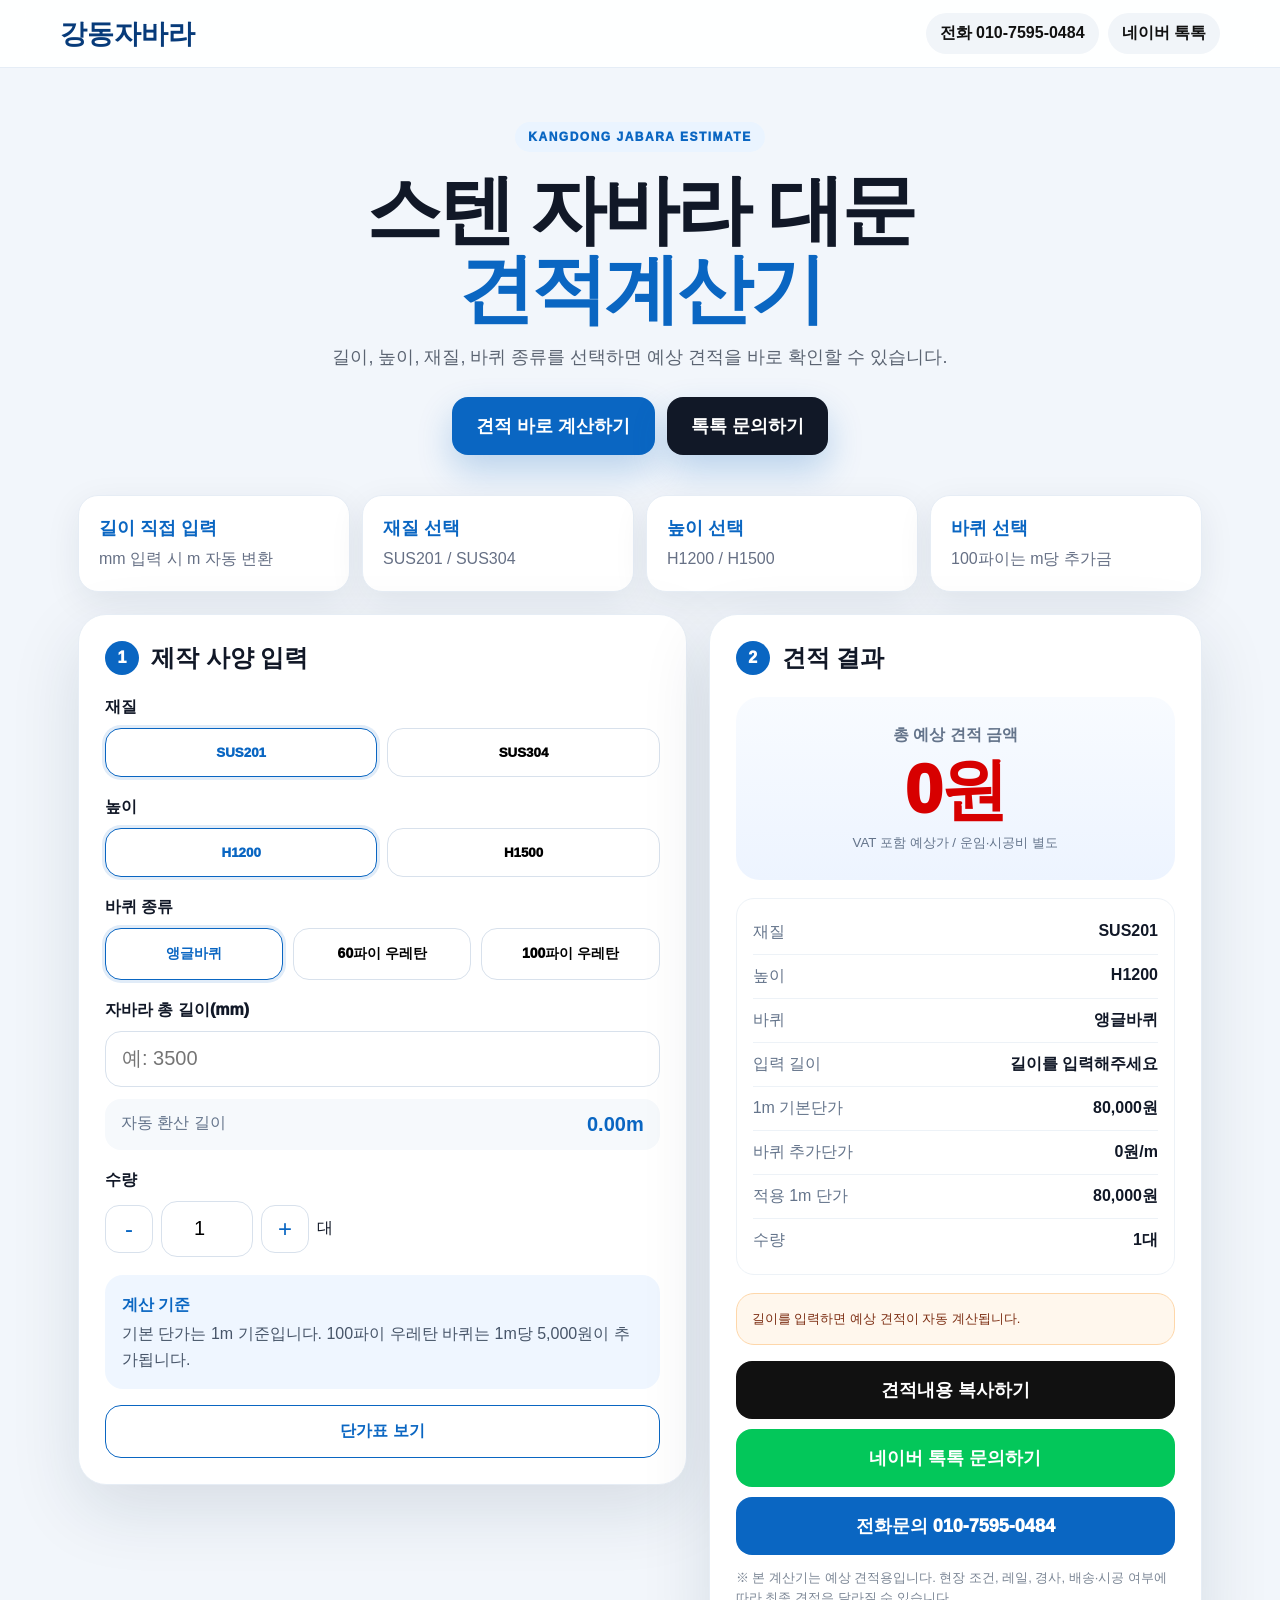
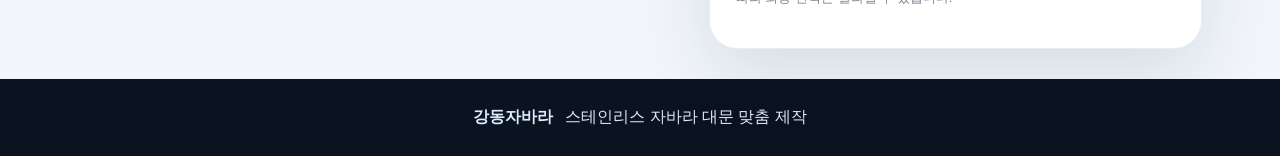
==== index.html @ dafe54ea "Add files via upload" ====
<!doctype html>
<html lang="ko">
<head>
<meta charset="utf-8">
<meta name="viewport" content="width=device-width,initial-scale=1">
<title>강동자바라 자바라 견적계산기</title>
<link rel="stylesheet" href="jabara-v1.css?v=1">
</head>
<body>
<header class="topbar">
  <div class="brand">강동자바라</div>
  <div class="topLinks">
    <a href="tel:01075950484">전화 010-7595-0484</a>
    <a href="https://talk.naver.com/ct/w4a85f?frm=psf" target="_blank">네이버 톡톡</a>
  </div>
</header>

<main class="wrap">
  <section class="hero">
    <div class="badge">KANGDONG JABARA ESTIMATE</div>
    <h1>스텐 자바라 대문<br><span>견적계산기</span></h1>
    <p>길이, 높이, 재질, 바퀴 종류를 선택하면 예상 견적을 바로 확인할 수 있습니다.</p>
    <div class="heroBtns">
      <a href="#calculator">견적 바로 계산하기</a>
      <a class="dark" href="https://talk.naver.com/ct/w4a85f?frm=psf" target="_blank">톡톡 문의하기</a>
    </div>
  </section>

  <section class="features">
    <div><b>길이 직접 입력</b><span>mm 입력 시 m 자동 변환</span></div>
    <div><b>재질 선택</b><span>SUS201 / SUS304</span></div>
    <div><b>높이 선택</b><span>H1200 / H1500</span></div>
    <div><b>바퀴 선택</b><span>100파이는 m당 추가금</span></div>
  </section>

  <section class="calculator" id="calculator">
    <div class="card">
      <div class="sectionTitle"><em>1</em><h2>제작 사양 입력</h2></div>

      <label>재질</label>
      <div class="optionGrid two" id="materialOptions"></div>

      <label>높이</label>
      <div class="optionGrid two" id="heightOptions"></div>

      <label>바퀴 종류</label>
      <div class="optionGrid three" id="wheelOptions"></div>

      <label>자바라 총 길이(mm)</label>
      <input id="length" class="textInput" type="number" placeholder="예: 3500" min="1" step="1">

      <div class="meterBox">
        <span>자동 환산 길이</span>
        <b id="meterText">0.00m</b>
      </div>

      <label>수량</label>
      <div class="qtyRow">
        <button type="button" id="minus">-</button>
        <input id="qty" type="number" value="1" min="1" max="99">
        <button type="button" id="plus">+</button>
        <span>대</span>
      </div>

      <div class="info blue">
        <b>계산 기준</b>
        <p>기본 단가는 1m 기준입니다. 100파이 우레탄 바퀴는 1m당 5,000원이 추가됩니다.</p>
      </div>

      <button class="tableBtn" type="button" id="toggleTable">단가표 보기</button>
      <div class="tables" id="tables">
        <table>
          <tr><th>재질</th><th>높이</th><th>1m 기본단가</th></tr>
          <tr><td>SUS201</td><td>H1200</td><td>80,000원</td></tr>
          <tr><td>SUS201</td><td>H1500</td><td>100,000원</td></tr>
          <tr><td>SUS304</td><td>H1200</td><td>120,000원</td></tr>
          <tr><td>SUS304</td><td>H1500</td><td>140,000원</td></tr>
        </table>
        <table>
          <tr><th>바퀴</th><th>추가금</th></tr>
          <tr><td>앵글바퀴</td><td>추가금 없음</td></tr>
          <tr><td>60파이 우레탄</td><td>추가금 없음</td></tr>
          <tr><td>100파이 우레탄</td><td>1m당 +5,000원</td></tr>
        </table>
      </div>
    </div>

    <div class="card resultCard">
      <div class="sectionTitle"><em>2</em><h2>견적 결과</h2></div>

      <div class="totalBox">
        <span>총 예상 견적 금액</span>
        <strong id="total">0원</strong>
        <small>VAT 포함 예상가 / 운임·시공비 별도</small>
      </div>

      <dl class="summary">
        <div><dt>재질</dt><dd id="materialText">SUS201</dd></div>
        <div><dt>높이</dt><dd id="heightText">H1200</dd></div>
        <div><dt>바퀴</dt><dd id="wheelText">앵글바퀴</dd></div>
        <div><dt>입력 길이</dt><dd id="lengthText">길이를 입력해주세요</dd></div>
        <div><dt>1m 기본단가</dt><dd id="baseRateText">80,000원</dd></div>
        <div><dt>바퀴 추가단가</dt><dd id="wheelRateText">0원/m</dd></div>
        <div><dt>적용 1m 단가</dt><dd id="meterRateText">80,000원</dd></div>
        <div><dt>수량</dt><dd id="qtyText">1대</dd></div>
      </dl>

      <div class="guideBox">
        <p id="guideText">길이를 입력하면 예상 견적이 자동 계산됩니다.</p>
      </div>

      <div class="actions">
        <button type="button" id="copy">견적내용 복사하기</button>
        <a class="talk" href="https://talk.naver.com/ct/w4a85f?frm=psf" target="_blank">네이버 톡톡 문의하기</a>
        <a class="phone" href="tel:01075950484">전화문의 010-7595-0484</a>
      </div>

      <p class="notice">※ 본 계산기는 예상 견적용입니다. 현장 조건, 레일, 경사, 배송·시공 여부에 따라 최종 견적은 달라질 수 있습니다.</p>
    </div>
  </section>
</main>

<footer>
  <b>강동자바라</b>
  <span>스테인리스 자바라 대문 맞춤 제작</span>
</footer>

<script src="jabara-prices-v1.js?v=1"></script>
<script src="jabara-v1.js?v=1"></script>
</body>
</html>
---- jabara-v1.css ----
*{box-sizing:border-box}html{scroll-behavior:smooth}body{margin:0;font-family:Arial,'Malgun Gothic','Apple SD Gothic Neo',sans-serif;background:#f2f6fb;color:#111827}.topbar{position:sticky;top:0;z-index:10;height:68px;background:rgba(255,255,255,.92);backdrop-filter:blur(12px);border-bottom:1px solid #e5edf6;display:flex;align-items:center;justify-content:space-between;padding:0 max(18px,calc((100vw - 1160px)/2))}.brand{font-size:27px;font-weight:1000;color:#073b7a}.topLinks{display:flex;gap:9px}.topLinks a{padding:10px 14px;border-radius:999px;background:#f1f5f9;color:#111;text-decoration:none;font-weight:900}.wrap{width:min(1160px,100%);margin:auto;padding:0 18px}.hero{padding:54px 0 40px;text-align:center}.badge{display:inline-block;padding:8px 13px;border-radius:999px;background:#eaf4ff;color:#0a66c2;font-size:12px;font-weight:1000;letter-spacing:1.5px}.hero h1{margin:18px 0 14px;font-size:clamp(42px,7vw,76px);line-height:1.04;letter-spacing:-3px}.hero h1 span{color:#0a66c2}.hero p{max-width:720px;margin:0 auto;font-size:18px;line-height:1.7;color:#5b6472}.heroBtns{display:flex;gap:12px;justify-content:center;flex-wrap:wrap;margin-top:24px}.heroBtns a{padding:17px 24px;border-radius:16px;background:#0a66c2;color:#fff;text-decoration:none;font-size:18px;font-weight:1000;box-shadow:0 16px 35px rgba(10,102,194,.24)}.heroBtns .dark{background:#111827}.features{display:grid;grid-template-columns:repeat(4,1fr);gap:12px;margin-bottom:22px}.features div{padding:20px;background:#fff;border:1px solid #e6edf5;border-radius:20px;box-shadow:0 10px 35px rgba(18,38,63,.08)}.features b{display:block;color:#0a66c2;font-size:18px;margin-bottom:7px}.features span{color:#667085;line-height:1.5}.calculator{display:grid;grid-template-columns:1.16fr .94fr;gap:22px;align-items:start}.card{padding:26px;background:#fff;border:1px solid #e6edf5;border-radius:28px;box-shadow:0 24px 70px rgba(18,38,63,.12)}.sectionTitle{display:flex;align-items:center;gap:12px;margin-bottom:22px}.sectionTitle em{display:grid;place-items:center;width:34px;height:34px;border-radius:50%;background:#0a66c2;color:#fff;font-style:normal;font-weight:1000}.sectionTitle h2{margin:0;font-size:24px}label{display:block;margin:20px 0 10px;font-weight:1000}.optionGrid{display:grid;gap:10px}.optionGrid.two{grid-template-columns:repeat(2,1fr)}.optionGrid.three{grid-template-columns:repeat(3,1fr)}.optBtn{border:1px solid #d8e1ec;background:#fff;border-radius:16px;padding:16px 8px;text-align:center;font-weight:1000;cursor:pointer;transition:.15s}.optBtn.isActive{border-color:#0a66c2;box-shadow:0 0 0 3px rgba(10,102,194,.12);color:#0a66c2}.optionGrid.three .optBtn{font-size:14px}.textInput,.qtyRow input{height:56px;width:100%;border:1px solid #d8e1ec;border-radius:16px;padding:0 16px;font-size:20px;outline:none}.meterBox{display:flex;justify-content:space-between;margin-top:12px;padding:14px 16px;border-radius:16px;background:#f6f9fc;color:#64748b}.meterBox b{font-size:20px;color:#0a66c2}.qtyRow{display:flex;align-items:center;gap:8px}.qtyRow button{width:48px;height:48px;border:1px solid #d8e1ec;background:#fff;border-radius:14px;font-size:24px;color:#0a66c2;cursor:pointer}.qtyRow input{max-width:92px;text-align:center}.info{margin-top:18px;padding:17px;border-radius:18px;line-height:1.6}.info.blue{background:#eff6ff;color:#475569}.info b{display:block;margin-bottom:4px;color:#0a66c2}.info p{margin:0}.tableBtn{width:100%;margin-top:16px;padding:15px;border:1px solid #0a66c2;border-radius:16px;background:#fff;color:#0a66c2;font-size:16px;font-weight:1000;cursor:pointer}.tables{display:none;margin-top:15px}.tables.open{display:block}.tables table{width:100%;border-collapse:collapse;font-size:14px;margin-bottom:12px}.tables th,.tables td{border:1px solid #d8e1ec;padding:9px;text-align:right}.tables th{background:#f8fafc}.totalBox{text-align:center;padding:28px 18px;border-radius:24px;background:linear-gradient(180deg,#f8fbff,#edf4ff)}.totalBox span{display:block;color:#64748b;font-weight:1000}.totalBox strong{display:block;margin:8px 0;font-size:clamp(46px,6vw,68px);line-height:1.05;color:#d70000;font-weight:1000;letter-spacing:-2px}.totalBox small{color:#64748b}.summary{margin:18px 0;padding:12px 16px;border:1px solid #edf2f7;border-radius:18px;background:#fff}.summary div{display:flex;justify-content:space-between;gap:14px;padding:11px 0;border-bottom:1px solid #edf2f7}.summary div:last-child{border-bottom:0}.summary dt{color:#64748b}.summary dd{margin:0;text-align:right;font-weight:900}.guideBox{background:#fff7ed;border:1px solid #fed7aa;border-radius:18px;padding:15px;margin-bottom:16px}.guideBox p{margin:0;color:#7c2d12;font-size:13px;line-height:1.5}.actions{display:grid;gap:10px}.actions button,.actions a{width:100%;padding:17px;border:0;border-radius:16px;text-align:center;text-decoration:none;font-size:18px;font-weight:1000;cursor:pointer}.actions button{background:#111;color:#fff}.actions .talk{background:#03c75a;color:#fff}.actions .phone{background:#0a66c2;color:#fff}.notice{font-size:13px;color:#7a8594;line-height:1.6}footer{margin-top:30px;padding:28px;background:#0b1220;color:#dbeafe;text-align:center;display:flex;gap:12px;justify-content:center;flex-wrap:wrap}@media(max-width:980px){.calculator{grid-template-columns:1fr}.features{grid-template-columns:repeat(2,1fr)}.optionGrid.three{grid-template-columns:1fr}}@media(max-width:560px){.topbar{height:auto;padding:12px 16px;align-items:flex-start;gap:10px;flex-direction:column}.topLinks{width:100%;display:grid;grid-template-columns:1fr 1fr}.topLinks a{text-align:center}.features{grid-template-columns:1fr}.card{padding:20px;border-radius:24px}.hero h1{letter-spacing:-1.5px}}
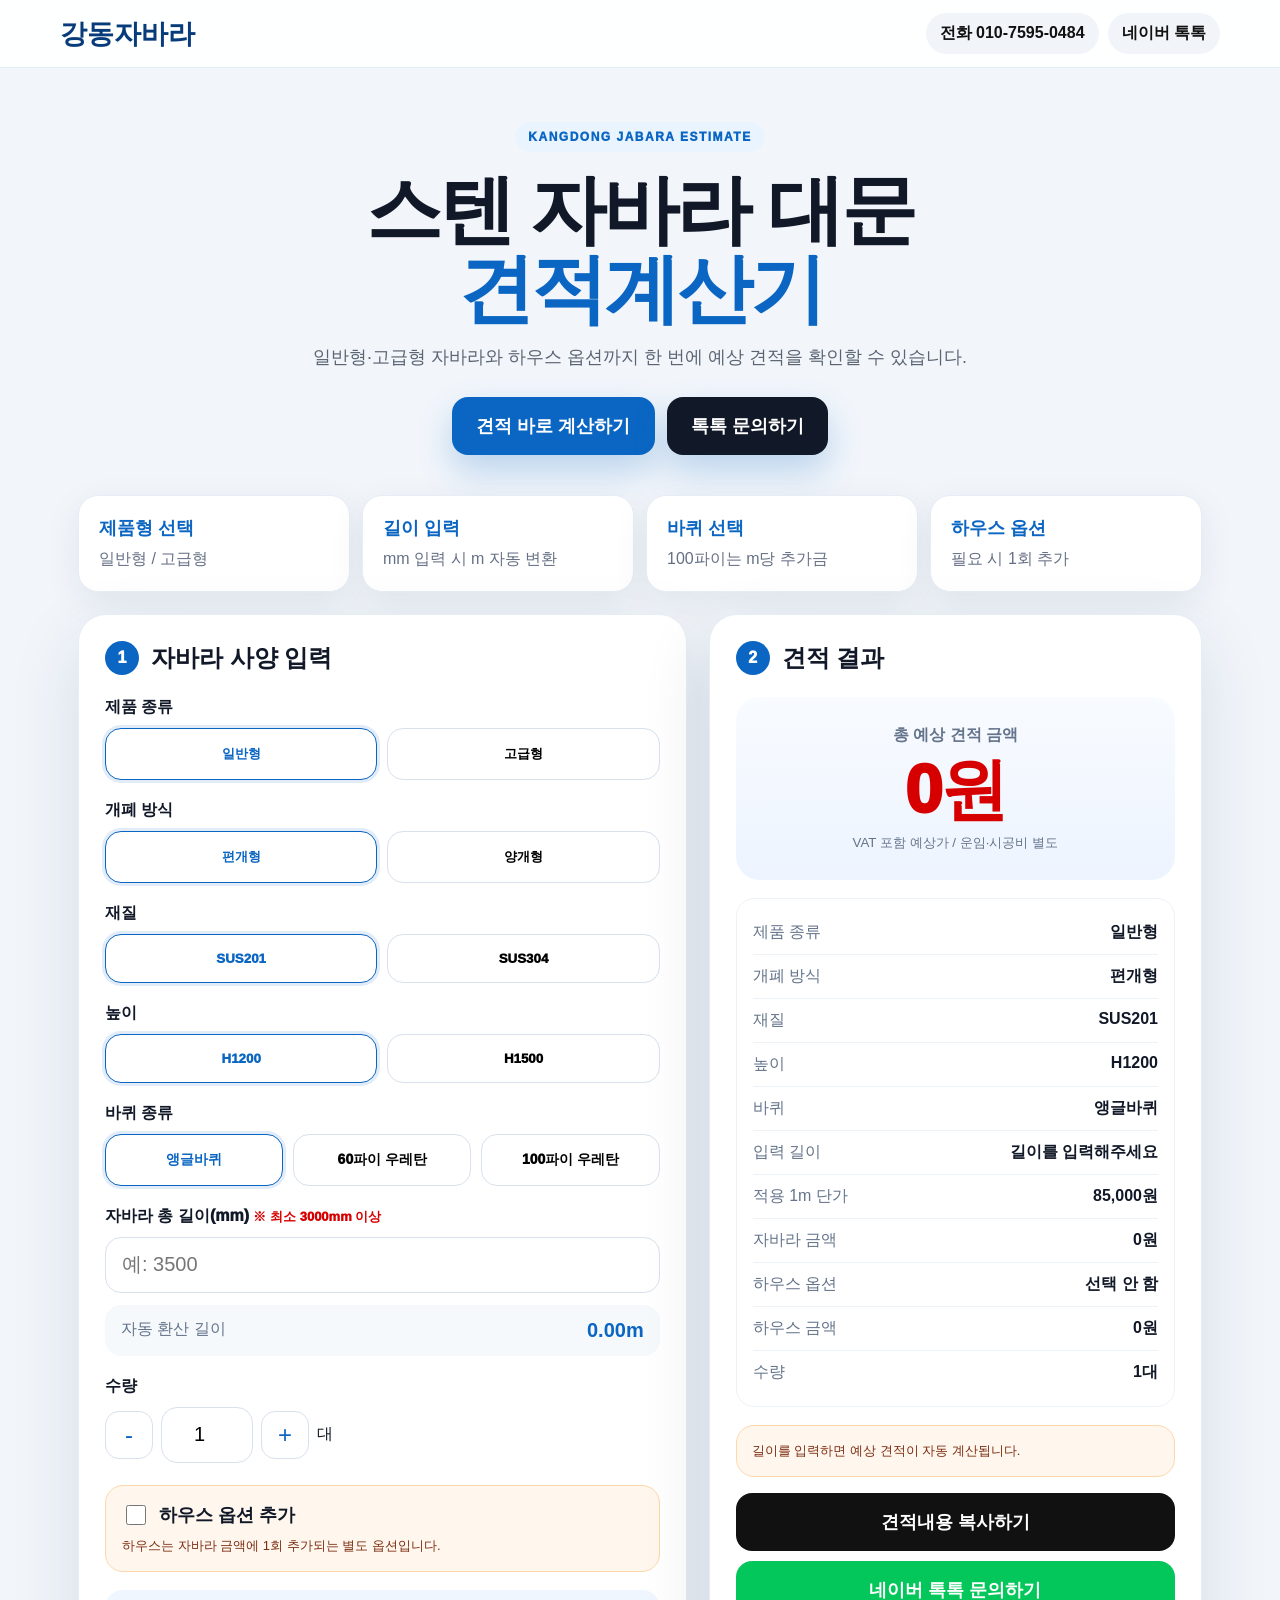
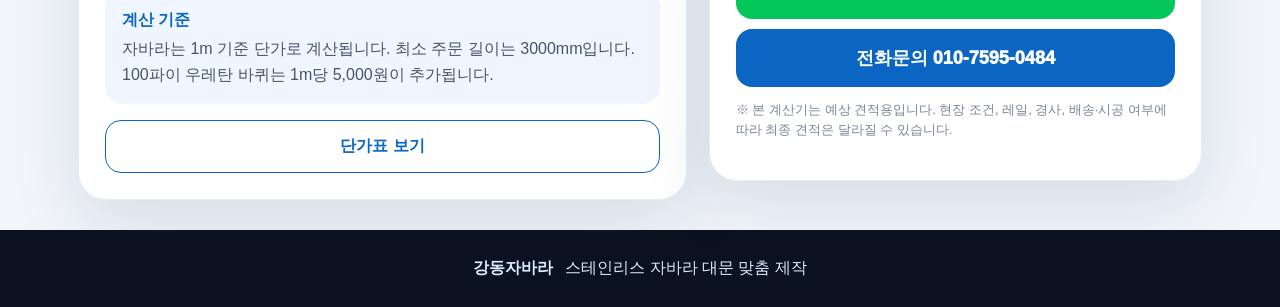
==== commit 11f17ab8: "Add files via upload" ====
--- a/index.html
+++ b/index.html
@@ -4,7 +4,7 @@
 <meta charset="utf-8">
 <meta name="viewport" content="width=device-width,initial-scale=1">
 <title>강동자바라 자바라 견적계산기</title>
-<link rel="stylesheet" href="jabara-v1.css?v=1">
+<link rel="stylesheet" href="jabara-v3.css?v=3">
 </head>
 <body>
 <header class="topbar">
@@ -19,7 +19,7 @@
   <section class="hero">
     <div class="badge">KANGDONG JABARA ESTIMATE</div>
     <h1>스텐 자바라 대문<br><span>견적계산기</span></h1>
-    <p>길이, 높이, 재질, 바퀴 종류를 선택하면 예상 견적을 바로 확인할 수 있습니다.</p>
+    <p>일반형·고급형 자바라와 하우스 옵션까지 한 번에 예상 견적을 확인할 수 있습니다.</p>
     <div class="heroBtns">
       <a href="#calculator">견적 바로 계산하기</a>
       <a class="dark" href="https://talk.naver.com/ct/w4a85f?frm=psf" target="_blank">톡톡 문의하기</a>
@@ -27,15 +27,21 @@
   </section>
 
   <section class="features">
-    <div><b>길이 직접 입력</b><span>mm 입력 시 m 자동 변환</span></div>
-    <div><b>재질 선택</b><span>SUS201 / SUS304</span></div>
-    <div><b>높이 선택</b><span>H1200 / H1500</span></div>
+    <div><b>제품형 선택</b><span>일반형 / 고급형</span></div>
+    <div><b>길이 입력</b><span>mm 입력 시 m 자동 변환</span></div>
     <div><b>바퀴 선택</b><span>100파이는 m당 추가금</span></div>
+    <div><b>하우스 옵션</b><span>필요 시 1회 추가</span></div>
   </section>
 
   <section class="calculator" id="calculator">
     <div class="card">
-      <div class="sectionTitle"><em>1</em><h2>제작 사양 입력</h2></div>
+      <div class="sectionTitle"><em>1</em><h2>자바라 사양 입력</h2></div>
+
+      <label>제품 종류</label>
+      <div class="optionGrid two" id="typeOptions"></div>
+
+      <label>개폐 방식</label>
+      <div class="optionGrid two" id="openOptions"></div>
 
       <label>재질</label>
       <div class="optionGrid two" id="materialOptions"></div>
@@ -46,7 +52,7 @@
       <label>바퀴 종류</label>
       <div class="optionGrid three" id="wheelOptions"></div>
 
-      <label>자바라 총 길이(mm)</label>
+      <label>자바라 총 길이(mm) <span style="font-size:13px;color:#d70000;">※ 최소 3000mm 이상</span></label>
       <input id="length" class="textInput" type="number" placeholder="예: 3500" min="1" step="1">
 
       <div class="meterBox">
@@ -62,26 +68,40 @@
         <span>대</span>
       </div>
 
+      <div class="houseCheck">
+        <label class="checkLabel"><input id="houseUse" type="checkbox"> 하우스 옵션 추가</label>
+        <p>하우스는 자바라 금액에 1회 추가되는 별도 옵션입니다.</p>
+      </div>
+
+      <div class="housePanel" id="housePanel">
+        <label>하우스 높이</label>
+        <div class="optionGrid two" id="houseHeightOptions"></div>
+
+        <label>하우스 재질</label>
+        <div class="optionGrid two" id="houseMaterialOptions"></div>
+
+        <label>하우스 깊이 구간</label>
+        <div class="optionGrid depth" id="houseDepthOptions"></div>
+      </div>
+
       <div class="info blue">
         <b>계산 기준</b>
-        <p>기본 단가는 1m 기준입니다. 100파이 우레탄 바퀴는 1m당 5,000원이 추가됩니다.</p>
+        <p>자바라는 1m 기준 단가로 계산됩니다. 최소 주문 길이는 3000mm입니다. 100파이 우레탄 바퀴는 1m당 5,000원이 추가됩니다.</p>
       </div>
 
       <button class="tableBtn" type="button" id="toggleTable">단가표 보기</button>
       <div class="tables" id="tables">
-        <table>
-          <tr><th>재질</th><th>높이</th><th>1m 기본단가</th></tr>
-          <tr><td>SUS201</td><td>H1200</td><td>80,000원</td></tr>
-          <tr><td>SUS201</td><td>H1500</td><td>100,000원</td></tr>
-          <tr><td>SUS304</td><td>H1200</td><td>120,000원</td></tr>
-          <tr><td>SUS304</td><td>H1500</td><td>140,000원</td></tr>
-        </table>
+        <h3>자바라 단가표</h3>
+        <table id="jabaraTable"></table>
+        <h3>바퀴 추가금</h3>
         <table>
           <tr><th>바퀴</th><th>추가금</th></tr>
           <tr><td>앵글바퀴</td><td>추가금 없음</td></tr>
           <tr><td>60파이 우레탄</td><td>추가금 없음</td></tr>
           <tr><td>100파이 우레탄</td><td>1m당 +5,000원</td></tr>
         </table>
+        <h3>하우스 단가표</h3>
+        <table id="houseTable"></table>
       </div>
     </div>
 
@@ -95,13 +115,16 @@
       </div>
 
       <dl class="summary">
+        <div><dt>제품 종류</dt><dd id="typeText">일반형</dd></div>
+        <div><dt>개폐 방식</dt><dd id="openText">편개형</dd></div>
         <div><dt>재질</dt><dd id="materialText">SUS201</dd></div>
         <div><dt>높이</dt><dd id="heightText">H1200</dd></div>
         <div><dt>바퀴</dt><dd id="wheelText">앵글바퀴</dd></div>
         <div><dt>입력 길이</dt><dd id="lengthText">길이를 입력해주세요</dd></div>
-        <div><dt>1m 기본단가</dt><dd id="baseRateText">80,000원</dd></div>
-        <div><dt>바퀴 추가단가</dt><dd id="wheelRateText">0원/m</dd></div>
-        <div><dt>적용 1m 단가</dt><dd id="meterRateText">80,000원</dd></div>
+        <div><dt>적용 1m 단가</dt><dd id="meterRateText">0원</dd></div>
+        <div><dt>자바라 금액</dt><dd id="jabaraTotalText">0원</dd></div>
+        <div><dt>하우스 옵션</dt><dd id="houseText">선택 안 함</dd></div>
+        <div><dt>하우스 금액</dt><dd id="housePriceText">0원</dd></div>
         <div><dt>수량</dt><dd id="qtyText">1대</dd></div>
       </dl>
 
@@ -125,7 +148,7 @@
   <span>스테인리스 자바라 대문 맞춤 제작</span>
 </footer>
 
-<script src="jabara-prices-v1.js?v=1"></script>
-<script src="jabara-v1.js?v=1"></script>
+<script src="jabara-prices-v3.js?v=3"></script>
+<script src="jabara-v3.js?v=3"></script>
 </body>
 </html>
--- a/jabara-v3.css
+++ b/jabara-v3.css
@@ -0,0 +1 @@
+*{box-sizing:border-box}html{scroll-behavior:smooth}body{margin:0;font-family:Arial,'Malgun Gothic','Apple SD Gothic Neo',sans-serif;background:#f2f6fb;color:#111827}.topbar{position:sticky;top:0;z-index:10;height:68px;background:rgba(255,255,255,.92);backdrop-filter:blur(12px);border-bottom:1px solid #e5edf6;display:flex;align-items:center;justify-content:space-between;padding:0 max(18px,calc((100vw - 1160px)/2))}.brand{font-size:27px;font-weight:1000;color:#073b7a}.topLinks{display:flex;gap:9px}.topLinks a{padding:10px 14px;border-radius:999px;background:#f1f5f9;color:#111;text-decoration:none;font-weight:900}.wrap{width:min(1160px,100%);margin:auto;padding:0 18px}.hero{padding:54px 0 40px;text-align:center}.badge{display:inline-block;padding:8px 13px;border-radius:999px;background:#eaf4ff;color:#0a66c2;font-size:12px;font-weight:1000;letter-spacing:1.5px}.hero h1{margin:18px 0 14px;font-size:clamp(42px,7vw,76px);line-height:1.04;letter-spacing:-3px}.hero h1 span{color:#0a66c2}.hero p{max-width:760px;margin:0 auto;font-size:18px;line-height:1.7;color:#5b6472}.heroBtns{display:flex;gap:12px;justify-content:center;flex-wrap:wrap;margin-top:24px}.heroBtns a{padding:17px 24px;border-radius:16px;background:#0a66c2;color:#fff;text-decoration:none;font-size:18px;font-weight:1000;box-shadow:0 16px 35px rgba(10,102,194,.24)}.heroBtns .dark{background:#111827}.features{display:grid;grid-template-columns:repeat(4,1fr);gap:12px;margin-bottom:22px}.features div{padding:20px;background:#fff;border:1px solid #e6edf5;border-radius:20px;box-shadow:0 10px 35px rgba(18,38,63,.08)}.features b{display:block;color:#0a66c2;font-size:18px;margin-bottom:7px}.features span{color:#667085;line-height:1.5}.calculator{display:grid;grid-template-columns:1.16fr .94fr;gap:22px;align-items:start}.card{padding:26px;background:#fff;border:1px solid #e6edf5;border-radius:28px;box-shadow:0 24px 70px rgba(18,38,63,.12)}.sectionTitle{display:flex;align-items:center;gap:12px;margin-bottom:22px}.sectionTitle em{display:grid;place-items:center;width:34px;height:34px;border-radius:50%;background:#0a66c2;color:#fff;font-style:normal;font-weight:1000}.sectionTitle h2{margin:0;font-size:24px}label{display:block;margin:20px 0 10px;font-weight:1000}.optionGrid{display:grid;gap:10px}.optionGrid.two{grid-template-columns:repeat(2,1fr)}.optionGrid.three{grid-template-columns:repeat(3,1fr)}.optionGrid.depth{grid-template-columns:repeat(2,1fr)}.optBtn{border:1px solid #d8e1ec;background:#fff;border-radius:16px;padding:16px 8px;text-align:center;font-weight:1000;cursor:pointer;transition:.15s}.optBtn.isActive{border-color:#0a66c2;box-shadow:0 0 0 3px rgba(10,102,194,.12);color:#0a66c2}.optionGrid.three .optBtn,.optionGrid.depth .optBtn{font-size:14px}.textInput,.qtyRow input{height:56px;width:100%;border:1px solid #d8e1ec;border-radius:16px;padding:0 16px;font-size:20px;outline:none}.meterBox{display:flex;justify-content:space-between;margin-top:12px;padding:14px 16px;border-radius:16px;background:#f6f9fc;color:#64748b}.meterBox b{font-size:20px;color:#0a66c2}.qtyRow{display:flex;align-items:center;gap:8px}.qtyRow button{width:48px;height:48px;border:1px solid #d8e1ec;background:#fff;border-radius:14px;font-size:24px;color:#0a66c2;cursor:pointer}.qtyRow input{max-width:92px;text-align:center}.houseCheck{margin-top:22px;background:#fff7ed;border:1px solid #fed7aa;border-radius:18px;padding:16px}.checkLabel{margin:0;display:flex;align-items:center;gap:10px;font-size:18px}.checkLabel input{width:20px;height:20px}.houseCheck p{margin:9px 0 0;color:#7c2d12;font-size:13px}.housePanel{display:none;margin-top:12px;padding:16px;border:1px solid #e5edf6;border-radius:18px;background:#fafcff}.housePanel.show{display:block}.info{margin-top:18px;padding:17px;border-radius:18px;line-height:1.6}.info.blue{background:#eff6ff;color:#475569}.info b{display:block;margin-bottom:4px;color:#0a66c2}.info p{margin:0}.tableBtn{width:100%;margin-top:16px;padding:15px;border:1px solid #0a66c2;border-radius:16px;background:#fff;color:#0a66c2;font-size:16px;font-weight:1000;cursor:pointer}.tables{display:none;margin-top:15px}.tables.open{display:block}.tables h3{margin:18px 0 8px}.tables table{width:100%;border-collapse:collapse;font-size:14px;margin-bottom:12px}.tables th,.tables td{border:1px solid #d8e1ec;padding:9px;text-align:right}.tables th{background:#f8fafc}.totalBox{text-align:center;padding:28px 18px;border-radius:24px;background:linear-gradient(180deg,#f8fbff,#edf4ff)}.totalBox span{display:block;color:#64748b;font-weight:1000}.totalBox strong{display:block;margin:8px 0;font-size:clamp(46px,6vw,68px);line-height:1.05;color:#d70000;font-weight:1000;letter-spacing:-2px}.totalBox small{color:#64748b}.summary{margin:18px 0;padding:12px 16px;border:1px solid #edf2f7;border-radius:18px;background:#fff}.summary div{display:flex;justify-content:space-between;gap:14px;padding:11px 0;border-bottom:1px solid #edf2f7}.summary div:last-child{border-bottom:0}.summary dt{color:#64748b}.summary dd{margin:0;text-align:right;font-weight:900}.guideBox{background:#fff7ed;border:1px solid #fed7aa;border-radius:18px;padding:15px;margin-bottom:16px}.guideBox p{margin:0;color:#7c2d12;font-size:13px;line-height:1.5}.actions{display:grid;gap:10px}.actions button,.actions a{width:100%;padding:17px;border:0;border-radius:16px;text-align:center;text-decoration:none;font-size:18px;font-weight:1000;cursor:pointer}.actions button{background:#111;color:#fff}.actions .talk{background:#03c75a;color:#fff}.actions .phone{background:#0a66c2;color:#fff}.notice{font-size:13px;color:#7a8594;line-height:1.6}footer{margin-top:30px;padding:28px;background:#0b1220;color:#dbeafe;text-align:center;display:flex;gap:12px;justify-content:center;flex-wrap:wrap}@media(max-width:980px){.calculator{grid-template-columns:1fr}.features{grid-template-columns:repeat(2,1fr)}.optionGrid.three{grid-template-columns:1fr}}@media(max-width:560px){.topbar{height:auto;padding:12px 16px;align-items:flex-start;gap:10px;flex-direction:column}.topLinks{width:100%;display:grid;grid-template-columns:1fr 1fr}.topLinks a{text-align:center}.features{grid-template-columns:1fr}.card{padding:20px;border-radius:24px}.hero h1{letter-spacing:-1.5px}.optionGrid.depth{grid-template-columns:1fr}}
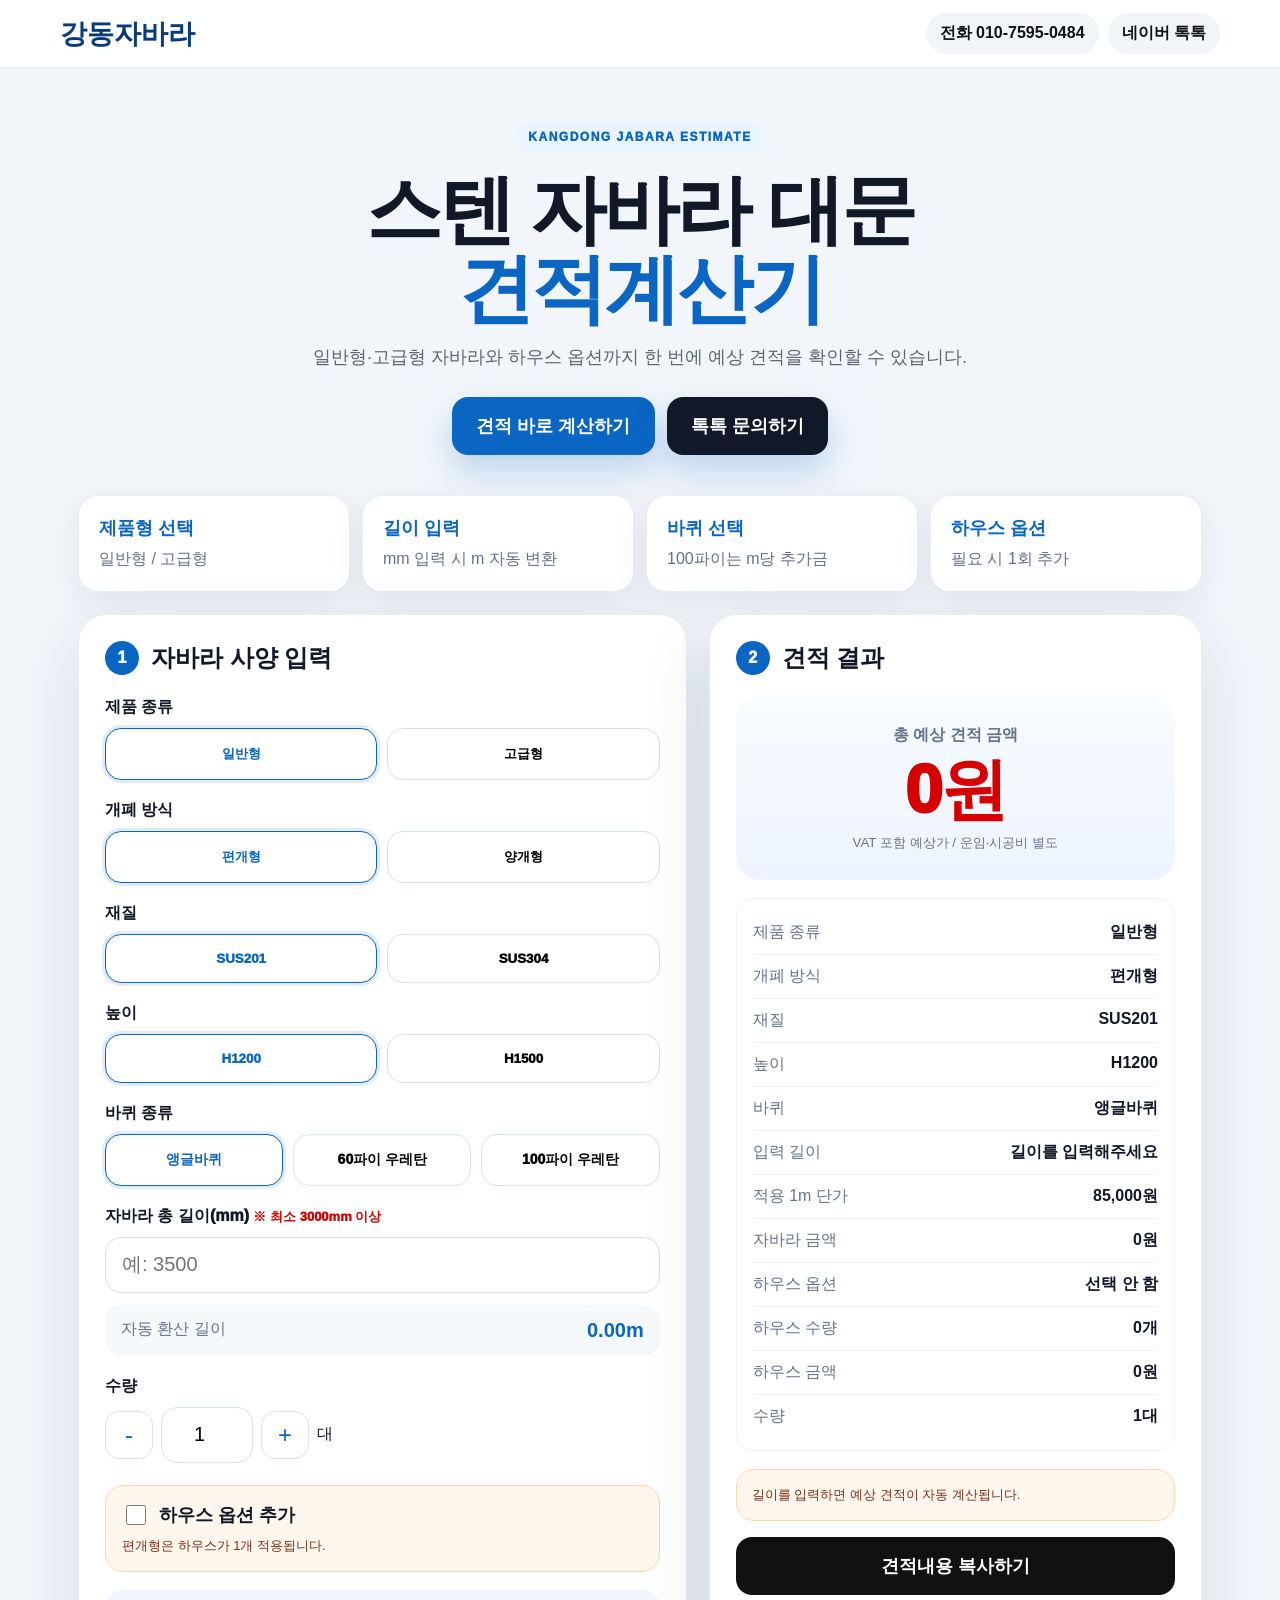
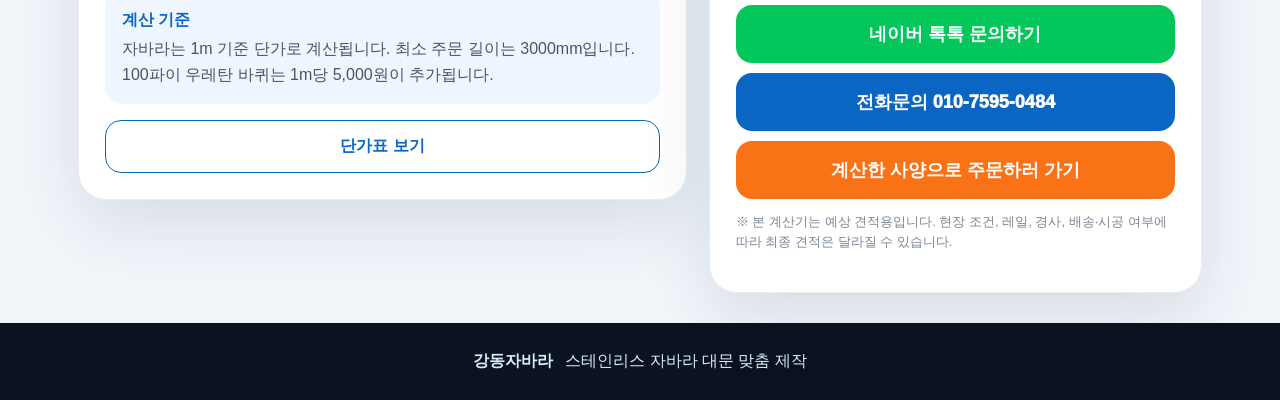
==== commit 11ffe6d6: "Add files via upload" ====
--- a/index.html
+++ b/index.html
@@ -4,7 +4,7 @@
 <meta charset="utf-8">
 <meta name="viewport" content="width=device-width,initial-scale=1">
 <title>강동자바라 자바라 견적계산기</title>
-<link rel="stylesheet" href="jabara-v3.css?v=3">
+<link rel="stylesheet" href="jabara-v3.css?v=4">
 </head>
 <body>
 <header class="topbar">
@@ -60,6 +60,15 @@
         <b id="meterText">0.00m</b>
       </div>
 
+      <div class="splitBox" id="splitBox">
+        <b>양개형 자동 분할</b>
+        <div>
+          <span>좌측 <strong id="leftLengthText">0mm</strong></span>
+          <span>우측 <strong id="rightLengthText">0mm</strong></span>
+        </div>
+        <p>양개형은 총 길이를 좌·우 두 제품으로 자동 분할합니다.</p>
+      </div>
+
       <label>수량</label>
       <div class="qtyRow">
         <button type="button" id="minus">-</button>
@@ -70,7 +79,7 @@
 
       <div class="houseCheck">
         <label class="checkLabel"><input id="houseUse" type="checkbox"> 하우스 옵션 추가</label>
-        <p>하우스는 자바라 금액에 1회 추가되는 별도 옵션입니다.</p>
+        <p id="houseHelpText">편개형은 1개, 양개형은 2개가 자동 적용됩니다.</p>
       </div>
 
       <div class="housePanel" id="housePanel">
@@ -121,9 +130,11 @@
         <div><dt>높이</dt><dd id="heightText">H1200</dd></div>
         <div><dt>바퀴</dt><dd id="wheelText">앵글바퀴</dd></div>
         <div><dt>입력 길이</dt><dd id="lengthText">길이를 입력해주세요</dd></div>
+        <div id="splitSummaryRow"><dt>양개형 자동 분할</dt><dd id="splitSummaryText">-</dd></div>
         <div><dt>적용 1m 단가</dt><dd id="meterRateText">0원</dd></div>
         <div><dt>자바라 금액</dt><dd id="jabaraTotalText">0원</dd></div>
         <div><dt>하우스 옵션</dt><dd id="houseText">선택 안 함</dd></div>
+        <div><dt>하우스 수량</dt><dd id="houseQtyText">0개</dd></div>
         <div><dt>하우스 금액</dt><dd id="housePriceText">0원</dd></div>
         <div><dt>수량</dt><dd id="qtyText">1대</dd></div>
       </dl>
@@ -136,6 +147,7 @@
         <button type="button" id="copy">견적내용 복사하기</button>
         <a class="talk" href="https://talk.naver.com/ct/w4a85f?frm=psf" target="_blank">네이버 톡톡 문의하기</a>
         <a class="phone" href="tel:01075950484">전화문의 010-7595-0484</a>
+        <a class="order" id="order" href="https://kdjavara.kr/product/list.html?cate_no=29" target="_blank">계산한 사양으로 주문하러 가기</a>
       </div>
 
       <p class="notice">※ 본 계산기는 예상 견적용입니다. 현장 조건, 레일, 경사, 배송·시공 여부에 따라 최종 견적은 달라질 수 있습니다.</p>
@@ -148,7 +160,7 @@
   <span>스테인리스 자바라 대문 맞춤 제작</span>
 </footer>
 
-<script src="jabara-prices-v3.js?v=3"></script>
-<script src="jabara-v3.js?v=3"></script>
+<script src="jabara-prices-v3.js?v=4"></script>
+<script src="jabara-v3.js?v=4"></script>
 </body>
 </html>
--- a/jabara-v3.css
+++ b/jabara-v3.css
@@ -1 +1,12 @@
-*{box-sizing:border-box}html{scroll-behavior:smooth}body{margin:0;font-family:Arial,'Malgun Gothic','Apple SD Gothic Neo',sans-serif;background:#f2f6fb;color:#111827}.topbar{position:sticky;top:0;z-index:10;height:68px;background:rgba(255,255,255,.92);backdrop-filter:blur(12px);border-bottom:1px solid #e5edf6;display:flex;align-items:center;justify-content:space-between;padding:0 max(18px,calc((100vw - 1160px)/2))}.brand{font-size:27px;font-weight:1000;color:#073b7a}.topLinks{display:flex;gap:9px}.topLinks a{padding:10px 14px;border-radius:999px;background:#f1f5f9;color:#111;text-decoration:none;font-weight:900}.wrap{width:min(1160px,100%);margin:auto;padding:0 18px}.hero{padding:54px 0 40px;text-align:center}.badge{display:inline-block;padding:8px 13px;border-radius:999px;background:#eaf4ff;color:#0a66c2;font-size:12px;font-weight:1000;letter-spacing:1.5px}.hero h1{margin:18px 0 14px;font-size:clamp(42px,7vw,76px);line-height:1.04;letter-spacing:-3px}.hero h1 span{color:#0a66c2}.hero p{max-width:760px;margin:0 auto;font-size:18px;line-height:1.7;color:#5b6472}.heroBtns{display:flex;gap:12px;justify-content:center;flex-wrap:wrap;margin-top:24px}.heroBtns a{padding:17px 24px;border-radius:16px;background:#0a66c2;color:#fff;text-decoration:none;font-size:18px;font-weight:1000;box-shadow:0 16px 35px rgba(10,102,194,.24)}.heroBtns .dark{background:#111827}.features{display:grid;grid-template-columns:repeat(4,1fr);gap:12px;margin-bottom:22px}.features div{padding:20px;background:#fff;border:1px solid #e6edf5;border-radius:20px;box-shadow:0 10px 35px rgba(18,38,63,.08)}.features b{display:block;color:#0a66c2;font-size:18px;margin-bottom:7px}.features span{color:#667085;line-height:1.5}.calculator{display:grid;grid-template-columns:1.16fr .94fr;gap:22px;align-items:start}.card{padding:26px;background:#fff;border:1px solid #e6edf5;border-radius:28px;box-shadow:0 24px 70px rgba(18,38,63,.12)}.sectionTitle{display:flex;align-items:center;gap:12px;margin-bottom:22px}.sectionTitle em{display:grid;place-items:center;width:34px;height:34px;border-radius:50%;background:#0a66c2;color:#fff;font-style:normal;font-weight:1000}.sectionTitle h2{margin:0;font-size:24px}label{display:block;margin:20px 0 10px;font-weight:1000}.optionGrid{display:grid;gap:10px}.optionGrid.two{grid-template-columns:repeat(2,1fr)}.optionGrid.three{grid-template-columns:repeat(3,1fr)}.optionGrid.depth{grid-template-columns:repeat(2,1fr)}.optBtn{border:1px solid #d8e1ec;background:#fff;border-radius:16px;padding:16px 8px;text-align:center;font-weight:1000;cursor:pointer;transition:.15s}.optBtn.isActive{border-color:#0a66c2;box-shadow:0 0 0 3px rgba(10,102,194,.12);color:#0a66c2}.optionGrid.three .optBtn,.optionGrid.depth .optBtn{font-size:14px}.textInput,.qtyRow input{height:56px;width:100%;border:1px solid #d8e1ec;border-radius:16px;padding:0 16px;font-size:20px;outline:none}.meterBox{display:flex;justify-content:space-between;margin-top:12px;padding:14px 16px;border-radius:16px;background:#f6f9fc;color:#64748b}.meterBox b{font-size:20px;color:#0a66c2}.qtyRow{display:flex;align-items:center;gap:8px}.qtyRow button{width:48px;height:48px;border:1px solid #d8e1ec;background:#fff;border-radius:14px;font-size:24px;color:#0a66c2;cursor:pointer}.qtyRow input{max-width:92px;text-align:center}.houseCheck{margin-top:22px;background:#fff7ed;border:1px solid #fed7aa;border-radius:18px;padding:16px}.checkLabel{margin:0;display:flex;align-items:center;gap:10px;font-size:18px}.checkLabel input{width:20px;height:20px}.houseCheck p{margin:9px 0 0;color:#7c2d12;font-size:13px}.housePanel{display:none;margin-top:12px;padding:16px;border:1px solid #e5edf6;border-radius:18px;background:#fafcff}.housePanel.show{display:block}.info{margin-top:18px;padding:17px;border-radius:18px;line-height:1.6}.info.blue{background:#eff6ff;color:#475569}.info b{display:block;margin-bottom:4px;color:#0a66c2}.info p{margin:0}.tableBtn{width:100%;margin-top:16px;padding:15px;border:1px solid #0a66c2;border-radius:16px;background:#fff;color:#0a66c2;font-size:16px;font-weight:1000;cursor:pointer}.tables{display:none;margin-top:15px}.tables.open{display:block}.tables h3{margin:18px 0 8px}.tables table{width:100%;border-collapse:collapse;font-size:14px;margin-bottom:12px}.tables th,.tables td{border:1px solid #d8e1ec;padding:9px;text-align:right}.tables th{background:#f8fafc}.totalBox{text-align:center;padding:28px 18px;border-radius:24px;background:linear-gradient(180deg,#f8fbff,#edf4ff)}.totalBox span{display:block;color:#64748b;font-weight:1000}.totalBox strong{display:block;margin:8px 0;font-size:clamp(46px,6vw,68px);line-height:1.05;color:#d70000;font-weight:1000;letter-spacing:-2px}.totalBox small{color:#64748b}.summary{margin:18px 0;padding:12px 16px;border:1px solid #edf2f7;border-radius:18px;background:#fff}.summary div{display:flex;justify-content:space-between;gap:14px;padding:11px 0;border-bottom:1px solid #edf2f7}.summary div:last-child{border-bottom:0}.summary dt{color:#64748b}.summary dd{margin:0;text-align:right;font-weight:900}.guideBox{background:#fff7ed;border:1px solid #fed7aa;border-radius:18px;padding:15px;margin-bottom:16px}.guideBox p{margin:0;color:#7c2d12;font-size:13px;line-height:1.5}.actions{display:grid;gap:10px}.actions button,.actions a{width:100%;padding:17px;border:0;border-radius:16px;text-align:center;text-decoration:none;font-size:18px;font-weight:1000;cursor:pointer}.actions button{background:#111;color:#fff}.actions .talk{background:#03c75a;color:#fff}.actions .phone{background:#0a66c2;color:#fff}.notice{font-size:13px;color:#7a8594;line-height:1.6}footer{margin-top:30px;padding:28px;background:#0b1220;color:#dbeafe;text-align:center;display:flex;gap:12px;justify-content:center;flex-wrap:wrap}@media(max-width:980px){.calculator{grid-template-columns:1fr}.features{grid-template-columns:repeat(2,1fr)}.optionGrid.three{grid-template-columns:1fr}}@media(max-width:560px){.topbar{height:auto;padding:12px 16px;align-items:flex-start;gap:10px;flex-direction:column}.topLinks{width:100%;display:grid;grid-template-columns:1fr 1fr}.topLinks a{text-align:center}.features{grid-template-columns:1fr}.card{padding:20px;border-radius:24px}.hero h1{letter-spacing:-1.5px}.optionGrid.depth{grid-template-columns:1fr}}+*{box-sizing:border-box}html{scroll-behavior:smooth}body{margin:0;font-family:Arial,'Malgun Gothic','Apple SD Gothic Neo',sans-serif;background:#f2f6fb;color:#111827}.topbar{position:sticky;top:0;z-index:10;height:68px;background:rgba(255,255,255,.92);backdrop-filter:blur(12px);border-bottom:1px solid #e5edf6;display:flex;align-items:center;justify-content:space-between;padding:0 max(18px,calc((100vw - 1160px)/2))}.brand{font-size:27px;font-weight:1000;color:#073b7a}.topLinks{display:flex;gap:9px}.topLinks a{padding:10px 14px;border-radius:999px;background:#f1f5f9;color:#111;text-decoration:none;font-weight:900}.wrap{width:min(1160px,100%);margin:auto;padding:0 18px}.hero{padding:54px 0 40px;text-align:center}.badge{display:inline-block;padding:8px 13px;border-radius:999px;background:#eaf4ff;color:#0a66c2;font-size:12px;font-weight:1000;letter-spacing:1.5px}.hero h1{margin:18px 0 14px;font-size:clamp(42px,7vw,76px);line-height:1.04;letter-spacing:-3px}.hero h1 span{color:#0a66c2}.hero p{max-width:760px;margin:0 auto;font-size:18px;line-height:1.7;color:#5b6472}.heroBtns{display:flex;gap:12px;justify-content:center;flex-wrap:wrap;margin-top:24px}.heroBtns a{padding:17px 24px;border-radius:16px;background:#0a66c2;color:#fff;text-decoration:none;font-size:18px;font-weight:1000;box-shadow:0 16px 35px rgba(10,102,194,.24)}.heroBtns .dark{background:#111827}.features{display:grid;grid-template-columns:repeat(4,1fr);gap:12px;margin-bottom:22px}.features div{padding:20px;background:#fff;border:1px solid #e6edf5;border-radius:20px;box-shadow:0 10px 35px rgba(18,38,63,.08)}.features b{display:block;color:#0a66c2;font-size:18px;margin-bottom:7px}.features span{color:#667085;line-height:1.5}.calculator{display:grid;grid-template-columns:1.16fr .94fr;gap:22px;align-items:start}.card{padding:26px;background:#fff;border:1px solid #e6edf5;border-radius:28px;box-shadow:0 24px 70px rgba(18,38,63,.12)}.sectionTitle{display:flex;align-items:center;gap:12px;margin-bottom:22px}.sectionTitle em{display:grid;place-items:center;width:34px;height:34px;border-radius:50%;background:#0a66c2;color:#fff;font-style:normal;font-weight:1000}.sectionTitle h2{margin:0;font-size:24px}label{display:block;margin:20px 0 10px;font-weight:1000}.optionGrid{display:grid;gap:10px}.optionGrid.two{grid-template-columns:repeat(2,1fr)}.optionGrid.three{grid-template-columns:repeat(3,1fr)}.optionGrid.depth{grid-template-columns:repeat(2,1fr)}.optBtn{border:1px solid #d8e1ec;background:#fff;border-radius:16px;padding:16px 8px;text-align:center;font-weight:1000;cursor:pointer;transition:.15s}.optBtn.isActive{border-color:#0a66c2;box-shadow:0 0 0 3px rgba(10,102,194,.12);color:#0a66c2}.optionGrid.three .optBtn,.optionGrid.depth .optBtn{font-size:14px}.textInput,.qtyRow input{height:56px;width:100%;border:1px solid #d8e1ec;border-radius:16px;padding:0 16px;font-size:20px;outline:none}.meterBox{display:flex;justify-content:space-between;margin-top:12px;padding:14px 16px;border-radius:16px;background:#f6f9fc;color:#64748b}.meterBox b{font-size:20px;color:#0a66c2}.qtyRow{display:flex;align-items:center;gap:8px}.qtyRow button{width:48px;height:48px;border:1px solid #d8e1ec;background:#fff;border-radius:14px;font-size:24px;color:#0a66c2;cursor:pointer}.qtyRow input{max-width:92px;text-align:center}.houseCheck{margin-top:22px;background:#fff7ed;border:1px solid #fed7aa;border-radius:18px;padding:16px}.checkLabel{margin:0;display:flex;align-items:center;gap:10px;font-size:18px}.checkLabel input{width:20px;height:20px}.houseCheck p{margin:9px 0 0;color:#7c2d12;font-size:13px}.housePanel{display:none;margin-top:12px;padding:16px;border:1px solid #e5edf6;border-radius:18px;background:#fafcff}.housePanel.show{display:block}.info{margin-top:18px;padding:17px;border-radius:18px;line-height:1.6}.info.blue{background:#eff6ff;color:#475569}.info b{display:block;margin-bottom:4px;color:#0a66c2}.info p{margin:0}.tableBtn{width:100%;margin-top:16px;padding:15px;border:1px solid #0a66c2;border-radius:16px;background:#fff;color:#0a66c2;font-size:16px;font-weight:1000;cursor:pointer}.tables{display:none;margin-top:15px}.tables.open{display:block}.tables h3{margin:18px 0 8px}.tables table{width:100%;border-collapse:collapse;font-size:14px;margin-bottom:12px}.tables th,.tables td{border:1px solid #d8e1ec;padding:9px;text-align:right}.tables th{background:#f8fafc}.totalBox{text-align:center;padding:28px 18px;border-radius:24px;background:linear-gradient(180deg,#f8fbff,#edf4ff)}.totalBox span{display:block;color:#64748b;font-weight:1000}.totalBox strong{display:block;margin:8px 0;font-size:clamp(46px,6vw,68px);line-height:1.05;color:#d70000;font-weight:1000;letter-spacing:-2px}.totalBox small{color:#64748b}.summary{margin:18px 0;padding:12px 16px;border:1px solid #edf2f7;border-radius:18px;background:#fff}.summary div{display:flex;justify-content:space-between;gap:14px;padding:11px 0;border-bottom:1px solid #edf2f7}.summary div:last-child{border-bottom:0}.summary dt{color:#64748b}.summary dd{margin:0;text-align:right;font-weight:900}.guideBox{background:#fff7ed;border:1px solid #fed7aa;border-radius:18px;padding:15px;margin-bottom:16px}.guideBox p{margin:0;color:#7c2d12;font-size:13px;line-height:1.5}.actions{display:grid;gap:10px}.actions button,.actions a{width:100%;padding:17px;border:0;border-radius:16px;text-align:center;text-decoration:none;font-size:18px;font-weight:1000;cursor:pointer}.actions button{background:#111;color:#fff}.actions .talk{background:#03c75a;color:#fff}.actions .phone{background:#0a66c2;color:#fff}.notice{font-size:13px;color:#7a8594;line-height:1.6}footer{margin-top:30px;padding:28px;background:#0b1220;color:#dbeafe;text-align:center;display:flex;gap:12px;justify-content:center;flex-wrap:wrap}@media(max-width:980px){.calculator{grid-template-columns:1fr}.features{grid-template-columns:repeat(2,1fr)}.optionGrid.three{grid-template-columns:1fr}}@media(max-width:560px){.topbar{height:auto;padding:12px 16px;align-items:flex-start;gap:10px;flex-direction:column}.topLinks{width:100%;display:grid;grid-template-columns:1fr 1fr}.topLinks a{text-align:center}.features{grid-template-columns:1fr}.card{padding:20px;border-radius:24px}.hero h1{letter-spacing:-1.5px}.optionGrid.depth{grid-template-columns:1fr}}
+.splitBox{display:none;margin-top:12px;padding:16px;border:1px solid #bcd3f5;border-radius:18px;background:#f2f7ff}
+.splitBox.show{display:block}
+.splitBox>b{display:block;color:#0a66c2;margin-bottom:10px}
+.splitBox>div{display:grid;grid-template-columns:1fr 1fr;gap:10px}
+.splitBox>div span{padding:11px 12px;border-radius:13px;background:#fff;color:#64748b;text-align:center}
+.splitBox strong{display:block;margin-top:4px;color:#0a66c2;font-size:19px}
+.splitBox p{margin:10px 0 0;color:#526174;font-size:13px;line-height:1.5}
+#splitSummaryRow{display:none}
+#splitSummaryRow.show{display:flex}
+.actions .order{background:#f97316;color:#fff}
+@media(max-width:560px){.splitBox>div{grid-template-columns:1fr}}
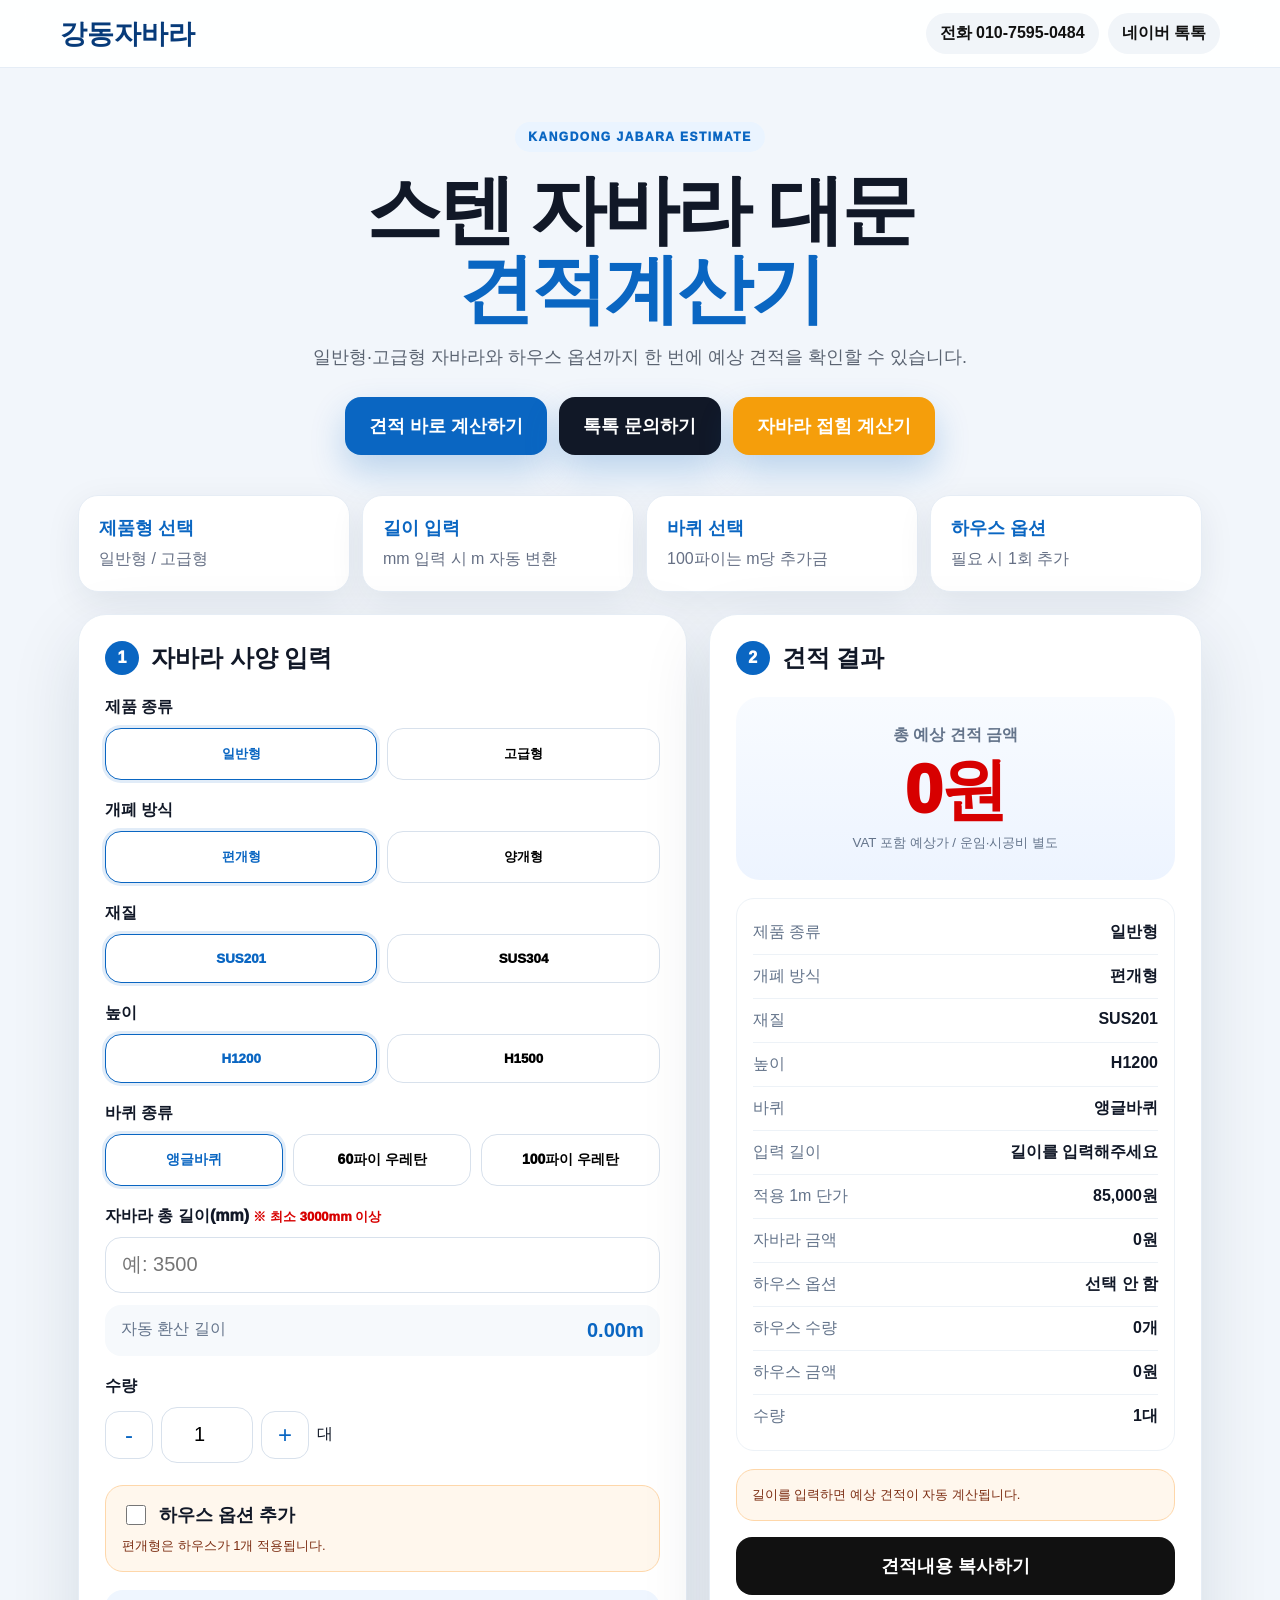
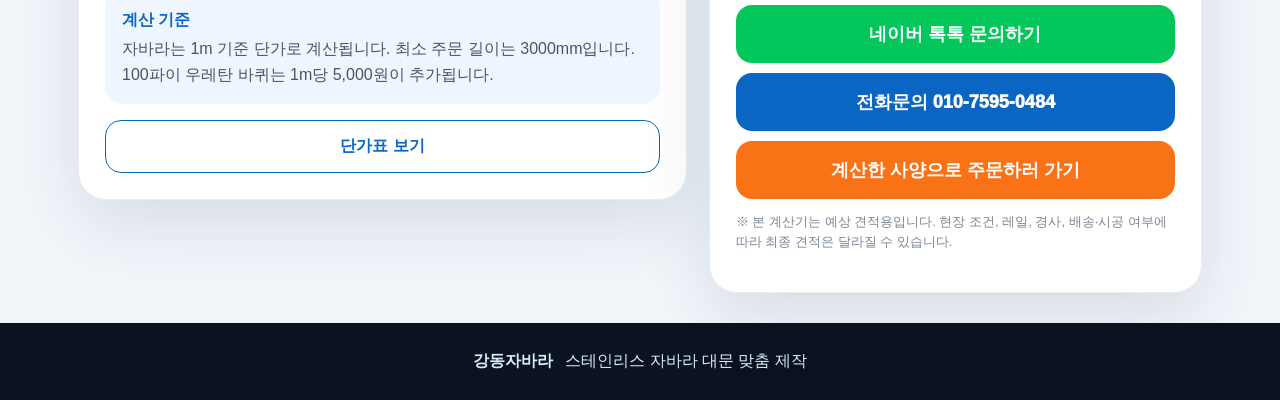
==== commit 71c60136: "Add files via upload" ====
--- a/index.html
+++ b/index.html
@@ -23,6 +23,7 @@
     <div class="heroBtns">
       <a href="#calculator">견적 바로 계산하기</a>
       <a class="dark" href="https://talk.naver.com/ct/w4a85f?frm=psf" target="_blank">톡톡 문의하기</a>
+      <a class="foldCalc" href="fold-calculator.html" target="_blank" rel="noopener">자바라 접힘 계산기</a>
     </div>
   </section>
 
--- a/jabara-v3.css
+++ b/jabara-v3.css
@@ -1,4 +1,4 @@
-*{box-sizing:border-box}html{scroll-behavior:smooth}body{margin:0;font-family:Arial,'Malgun Gothic','Apple SD Gothic Neo',sans-serif;background:#f2f6fb;color:#111827}.topbar{position:sticky;top:0;z-index:10;height:68px;background:rgba(255,255,255,.92);backdrop-filter:blur(12px);border-bottom:1px solid #e5edf6;display:flex;align-items:center;justify-content:space-between;padding:0 max(18px,calc((100vw - 1160px)/2))}.brand{font-size:27px;font-weight:1000;color:#073b7a}.topLinks{display:flex;gap:9px}.topLinks a{padding:10px 14px;border-radius:999px;background:#f1f5f9;color:#111;text-decoration:none;font-weight:900}.wrap{width:min(1160px,100%);margin:auto;padding:0 18px}.hero{padding:54px 0 40px;text-align:center}.badge{display:inline-block;padding:8px 13px;border-radius:999px;background:#eaf4ff;color:#0a66c2;font-size:12px;font-weight:1000;letter-spacing:1.5px}.hero h1{margin:18px 0 14px;font-size:clamp(42px,7vw,76px);line-height:1.04;letter-spacing:-3px}.hero h1 span{color:#0a66c2}.hero p{max-width:760px;margin:0 auto;font-size:18px;line-height:1.7;color:#5b6472}.heroBtns{display:flex;gap:12px;justify-content:center;flex-wrap:wrap;margin-top:24px}.heroBtns a{padding:17px 24px;border-radius:16px;background:#0a66c2;color:#fff;text-decoration:none;font-size:18px;font-weight:1000;box-shadow:0 16px 35px rgba(10,102,194,.24)}.heroBtns .dark{background:#111827}.features{display:grid;grid-template-columns:repeat(4,1fr);gap:12px;margin-bottom:22px}.features div{padding:20px;background:#fff;border:1px solid #e6edf5;border-radius:20px;box-shadow:0 10px 35px rgba(18,38,63,.08)}.features b{display:block;color:#0a66c2;font-size:18px;margin-bottom:7px}.features span{color:#667085;line-height:1.5}.calculator{display:grid;grid-template-columns:1.16fr .94fr;gap:22px;align-items:start}.card{padding:26px;background:#fff;border:1px solid #e6edf5;border-radius:28px;box-shadow:0 24px 70px rgba(18,38,63,.12)}.sectionTitle{display:flex;align-items:center;gap:12px;margin-bottom:22px}.sectionTitle em{display:grid;place-items:center;width:34px;height:34px;border-radius:50%;background:#0a66c2;color:#fff;font-style:normal;font-weight:1000}.sectionTitle h2{margin:0;font-size:24px}label{display:block;margin:20px 0 10px;font-weight:1000}.optionGrid{display:grid;gap:10px}.optionGrid.two{grid-template-columns:repeat(2,1fr)}.optionGrid.three{grid-template-columns:repeat(3,1fr)}.optionGrid.depth{grid-template-columns:repeat(2,1fr)}.optBtn{border:1px solid #d8e1ec;background:#fff;border-radius:16px;padding:16px 8px;text-align:center;font-weight:1000;cursor:pointer;transition:.15s}.optBtn.isActive{border-color:#0a66c2;box-shadow:0 0 0 3px rgba(10,102,194,.12);color:#0a66c2}.optionGrid.three .optBtn,.optionGrid.depth .optBtn{font-size:14px}.textInput,.qtyRow input{height:56px;width:100%;border:1px solid #d8e1ec;border-radius:16px;padding:0 16px;font-size:20px;outline:none}.meterBox{display:flex;justify-content:space-between;margin-top:12px;padding:14px 16px;border-radius:16px;background:#f6f9fc;color:#64748b}.meterBox b{font-size:20px;color:#0a66c2}.qtyRow{display:flex;align-items:center;gap:8px}.qtyRow button{width:48px;height:48px;border:1px solid #d8e1ec;background:#fff;border-radius:14px;font-size:24px;color:#0a66c2;cursor:pointer}.qtyRow input{max-width:92px;text-align:center}.houseCheck{margin-top:22px;background:#fff7ed;border:1px solid #fed7aa;border-radius:18px;padding:16px}.checkLabel{margin:0;display:flex;align-items:center;gap:10px;font-size:18px}.checkLabel input{width:20px;height:20px}.houseCheck p{margin:9px 0 0;color:#7c2d12;font-size:13px}.housePanel{display:none;margin-top:12px;padding:16px;border:1px solid #e5edf6;border-radius:18px;background:#fafcff}.housePanel.show{display:block}.info{margin-top:18px;padding:17px;border-radius:18px;line-height:1.6}.info.blue{background:#eff6ff;color:#475569}.info b{display:block;margin-bottom:4px;color:#0a66c2}.info p{margin:0}.tableBtn{width:100%;margin-top:16px;padding:15px;border:1px solid #0a66c2;border-radius:16px;background:#fff;color:#0a66c2;font-size:16px;font-weight:1000;cursor:pointer}.tables{display:none;margin-top:15px}.tables.open{display:block}.tables h3{margin:18px 0 8px}.tables table{width:100%;border-collapse:collapse;font-size:14px;margin-bottom:12px}.tables th,.tables td{border:1px solid #d8e1ec;padding:9px;text-align:right}.tables th{background:#f8fafc}.totalBox{text-align:center;padding:28px 18px;border-radius:24px;background:linear-gradient(180deg,#f8fbff,#edf4ff)}.totalBox span{display:block;color:#64748b;font-weight:1000}.totalBox strong{display:block;margin:8px 0;font-size:clamp(46px,6vw,68px);line-height:1.05;color:#d70000;font-weight:1000;letter-spacing:-2px}.totalBox small{color:#64748b}.summary{margin:18px 0;padding:12px 16px;border:1px solid #edf2f7;border-radius:18px;background:#fff}.summary div{display:flex;justify-content:space-between;gap:14px;padding:11px 0;border-bottom:1px solid #edf2f7}.summary div:last-child{border-bottom:0}.summary dt{color:#64748b}.summary dd{margin:0;text-align:right;font-weight:900}.guideBox{background:#fff7ed;border:1px solid #fed7aa;border-radius:18px;padding:15px;margin-bottom:16px}.guideBox p{margin:0;color:#7c2d12;font-size:13px;line-height:1.5}.actions{display:grid;gap:10px}.actions button,.actions a{width:100%;padding:17px;border:0;border-radius:16px;text-align:center;text-decoration:none;font-size:18px;font-weight:1000;cursor:pointer}.actions button{background:#111;color:#fff}.actions .talk{background:#03c75a;color:#fff}.actions .phone{background:#0a66c2;color:#fff}.notice{font-size:13px;color:#7a8594;line-height:1.6}footer{margin-top:30px;padding:28px;background:#0b1220;color:#dbeafe;text-align:center;display:flex;gap:12px;justify-content:center;flex-wrap:wrap}@media(max-width:980px){.calculator{grid-template-columns:1fr}.features{grid-template-columns:repeat(2,1fr)}.optionGrid.three{grid-template-columns:1fr}}@media(max-width:560px){.topbar{height:auto;padding:12px 16px;align-items:flex-start;gap:10px;flex-direction:column}.topLinks{width:100%;display:grid;grid-template-columns:1fr 1fr}.topLinks a{text-align:center}.features{grid-template-columns:1fr}.card{padding:20px;border-radius:24px}.hero h1{letter-spacing:-1.5px}.optionGrid.depth{grid-template-columns:1fr}}
+*{box-sizing:border-box}html{scroll-behavior:smooth}body{margin:0;font-family:Arial,'Malgun Gothic','Apple SD Gothic Neo',sans-serif;background:#f2f6fb;color:#111827}.topbar{position:sticky;top:0;z-index:10;height:68px;background:rgba(255,255,255,.92);backdrop-filter:blur(12px);border-bottom:1px solid #e5edf6;display:flex;align-items:center;justify-content:space-between;padding:0 max(18px,calc((100vw - 1160px)/2))}.brand{font-size:27px;font-weight:1000;color:#073b7a}.topLinks{display:flex;gap:9px}.topLinks a{padding:10px 14px;border-radius:999px;background:#f1f5f9;color:#111;text-decoration:none;font-weight:900}.wrap{width:min(1160px,100%);margin:auto;padding:0 18px}.hero{padding:54px 0 40px;text-align:center}.badge{display:inline-block;padding:8px 13px;border-radius:999px;background:#eaf4ff;color:#0a66c2;font-size:12px;font-weight:1000;letter-spacing:1.5px}.hero h1{margin:18px 0 14px;font-size:clamp(42px,7vw,76px);line-height:1.04;letter-spacing:-3px}.hero h1 span{color:#0a66c2}.hero p{max-width:760px;margin:0 auto;font-size:18px;line-height:1.7;color:#5b6472}.heroBtns{display:flex;gap:12px;justify-content:center;flex-wrap:wrap;margin-top:24px}.heroBtns a{padding:17px 24px;border-radius:16px;background:#0a66c2;color:#fff;text-decoration:none;font-size:18px;font-weight:1000;box-shadow:0 16px 35px rgba(10,102,194,.24)}.heroBtns .dark{background:#111827}.heroBtns .foldCalc{background:#f59e0b;color:#fff}.features{display:grid;grid-template-columns:repeat(4,1fr);gap:12px;margin-bottom:22px}.features div{padding:20px;background:#fff;border:1px solid #e6edf5;border-radius:20px;box-shadow:0 10px 35px rgba(18,38,63,.08)}.features b{display:block;color:#0a66c2;font-size:18px;margin-bottom:7px}.features span{color:#667085;line-height:1.5}.calculator{display:grid;grid-template-columns:1.16fr .94fr;gap:22px;align-items:start}.card{padding:26px;background:#fff;border:1px solid #e6edf5;border-radius:28px;box-shadow:0 24px 70px rgba(18,38,63,.12)}.sectionTitle{display:flex;align-items:center;gap:12px;margin-bottom:22px}.sectionTitle em{display:grid;place-items:center;width:34px;height:34px;border-radius:50%;background:#0a66c2;color:#fff;font-style:normal;font-weight:1000}.sectionTitle h2{margin:0;font-size:24px}label{display:block;margin:20px 0 10px;font-weight:1000}.optionGrid{display:grid;gap:10px}.optionGrid.two{grid-template-columns:repeat(2,1fr)}.optionGrid.three{grid-template-columns:repeat(3,1fr)}.optionGrid.depth{grid-template-columns:repeat(2,1fr)}.optBtn{border:1px solid #d8e1ec;background:#fff;border-radius:16px;padding:16px 8px;text-align:center;font-weight:1000;cursor:pointer;transition:.15s}.optBtn.isActive{border-color:#0a66c2;box-shadow:0 0 0 3px rgba(10,102,194,.12);color:#0a66c2}.optionGrid.three .optBtn,.optionGrid.depth .optBtn{font-size:14px}.textInput,.qtyRow input{height:56px;width:100%;border:1px solid #d8e1ec;border-radius:16px;padding:0 16px;font-size:20px;outline:none}.meterBox{display:flex;justify-content:space-between;margin-top:12px;padding:14px 16px;border-radius:16px;background:#f6f9fc;color:#64748b}.meterBox b{font-size:20px;color:#0a66c2}.qtyRow{display:flex;align-items:center;gap:8px}.qtyRow button{width:48px;height:48px;border:1px solid #d8e1ec;background:#fff;border-radius:14px;font-size:24px;color:#0a66c2;cursor:pointer}.qtyRow input{max-width:92px;text-align:center}.houseCheck{margin-top:22px;background:#fff7ed;border:1px solid #fed7aa;border-radius:18px;padding:16px}.checkLabel{margin:0;display:flex;align-items:center;gap:10px;font-size:18px}.checkLabel input{width:20px;height:20px}.houseCheck p{margin:9px 0 0;color:#7c2d12;font-size:13px}.housePanel{display:none;margin-top:12px;padding:16px;border:1px solid #e5edf6;border-radius:18px;background:#fafcff}.housePanel.show{display:block}.info{margin-top:18px;padding:17px;border-radius:18px;line-height:1.6}.info.blue{background:#eff6ff;color:#475569}.info b{display:block;margin-bottom:4px;color:#0a66c2}.info p{margin:0}.tableBtn{width:100%;margin-top:16px;padding:15px;border:1px solid #0a66c2;border-radius:16px;background:#fff;color:#0a66c2;font-size:16px;font-weight:1000;cursor:pointer}.tables{display:none;margin-top:15px}.tables.open{display:block}.tables h3{margin:18px 0 8px}.tables table{width:100%;border-collapse:collapse;font-size:14px;margin-bottom:12px}.tables th,.tables td{border:1px solid #d8e1ec;padding:9px;text-align:right}.tables th{background:#f8fafc}.totalBox{text-align:center;padding:28px 18px;border-radius:24px;background:linear-gradient(180deg,#f8fbff,#edf4ff)}.totalBox span{display:block;color:#64748b;font-weight:1000}.totalBox strong{display:block;margin:8px 0;font-size:clamp(46px,6vw,68px);line-height:1.05;color:#d70000;font-weight:1000;letter-spacing:-2px}.totalBox small{color:#64748b}.summary{margin:18px 0;padding:12px 16px;border:1px solid #edf2f7;border-radius:18px;background:#fff}.summary div{display:flex;justify-content:space-between;gap:14px;padding:11px 0;border-bottom:1px solid #edf2f7}.summary div:last-child{border-bottom:0}.summary dt{color:#64748b}.summary dd{margin:0;text-align:right;font-weight:900}.guideBox{background:#fff7ed;border:1px solid #fed7aa;border-radius:18px;padding:15px;margin-bottom:16px}.guideBox p{margin:0;color:#7c2d12;font-size:13px;line-height:1.5}.actions{display:grid;gap:10px}.actions button,.actions a{width:100%;padding:17px;border:0;border-radius:16px;text-align:center;text-decoration:none;font-size:18px;font-weight:1000;cursor:pointer}.actions button{background:#111;color:#fff}.actions .talk{background:#03c75a;color:#fff}.actions .phone{background:#0a66c2;color:#fff}.notice{font-size:13px;color:#7a8594;line-height:1.6}footer{margin-top:30px;padding:28px;background:#0b1220;color:#dbeafe;text-align:center;display:flex;gap:12px;justify-content:center;flex-wrap:wrap}@media(max-width:980px){.calculator{grid-template-columns:1fr}.features{grid-template-columns:repeat(2,1fr)}.optionGrid.three{grid-template-columns:1fr}}@media(max-width:560px){.topbar{height:auto;padding:12px 16px;align-items:flex-start;gap:10px;flex-direction:column}.topLinks{width:100%;display:grid;grid-template-columns:1fr 1fr}.topLinks a{text-align:center}.features{grid-template-columns:1fr}.card{padding:20px;border-radius:24px}.hero h1{letter-spacing:-1.5px}.optionGrid.depth{grid-template-columns:1fr}}
 .splitBox{display:none;margin-top:12px;padding:16px;border:1px solid #bcd3f5;border-radius:18px;background:#f2f7ff}
 .splitBox.show{display:block}
 .splitBox>b{display:block;color:#0a66c2;margin-bottom:10px}
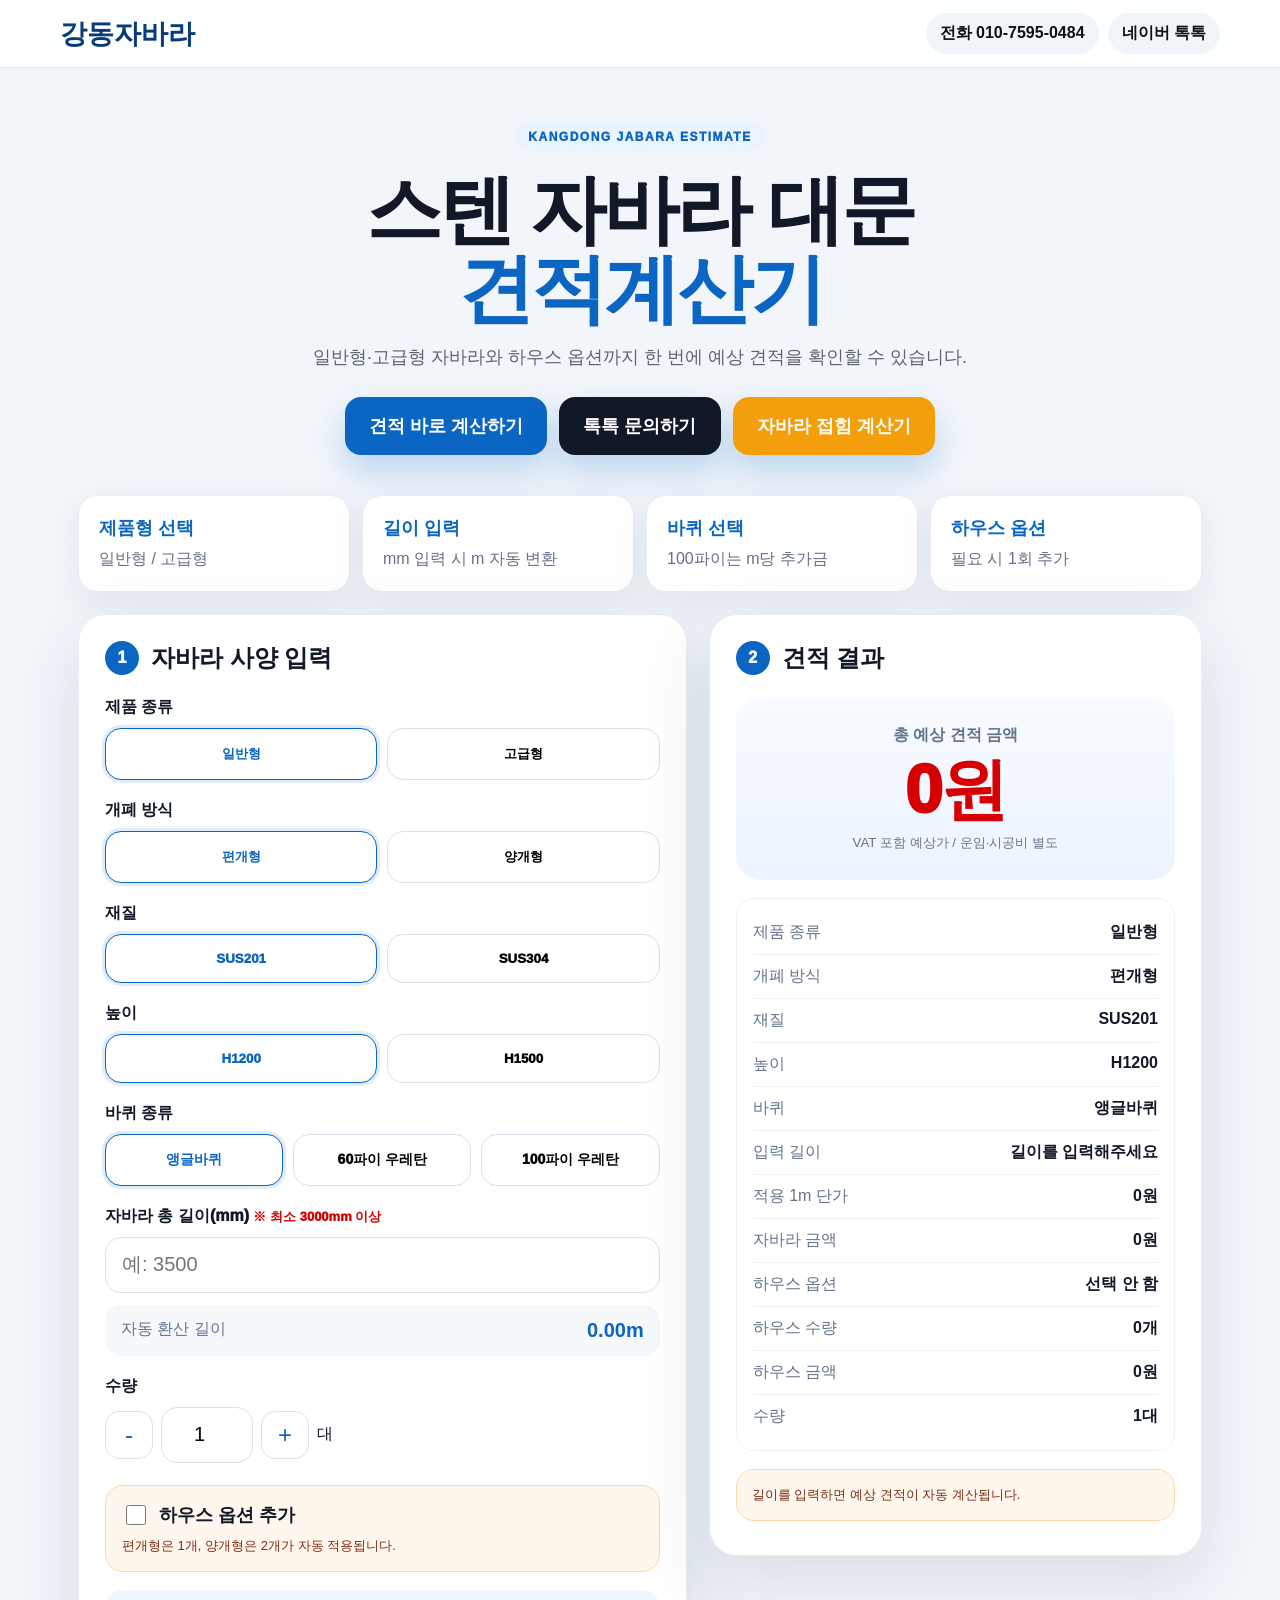
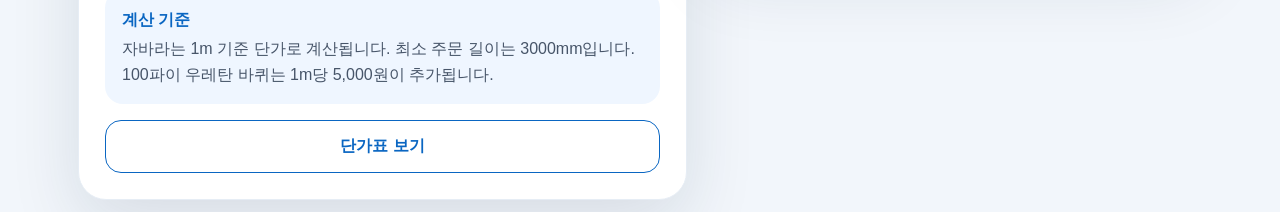
==== commit 9b3021e8: "Add files via upload" ====
--- a/index.html
+++ b/index.html
@@ -144,22 +144,12 @@
         <p id="guideText">길이를 입력하면 예상 견적이 자동 계산됩니다.</p>
       </div>
 
-      <div class="actions">
-        <button type="button" id="copy">견적내용 복사하기</button>
-        <a class="talk" href="https://talk.naver.com/ct/w4a85f?frm=psf" target="_blank">네이버 톡톡 문의하기</a>
-        <a class="phone" href="tel:01075950484">전화문의 010-7595-0484</a>
-        <a class="order" id="order" href="https://kdjavara.kr/product/list.html?cate_no=29" target="_blank">계산한 사양으로 주문하러 가기</a>
-      </div>
-
-      <p class="notice">※ 본 계산기는 예상 견적용입니다. 현장 조건, 레일, 경사, 배송·시공 여부에 따라 최종 견적은 달라질 수 있습니다.</p>
+      <!-- 하단 문의/주문 버튼 및 안내문 제거 -->
     </div>
   </section>
 </main>
 
-<footer>
-  <b>강동자바라</b>
-  <span>스테인리스 자바라 대문 맞춤 제작</span>
-</footer>
+
 
 <script src="jabara-prices-v3.js?v=4"></script>
 <script src="jabara-v3.js?v=4"></script>
--- a/jabara-v3.css
+++ b/jabara-v3.css
@@ -10,3 +10,9 @@
 #splitSummaryRow.show{display:flex}
 .actions .order{background:#f97316;color:#fff}
 @media(max-width:560px){.splitBox>div{grid-template-columns:1fr}}
+
+/* 상세페이지 임베드용: 하단 여백 최소화 */
+.wrap{padding-bottom:12px}
+.calculator{margin-bottom:0}
+.resultCard{padding-bottom:18px}
+body{padding-bottom:0}
